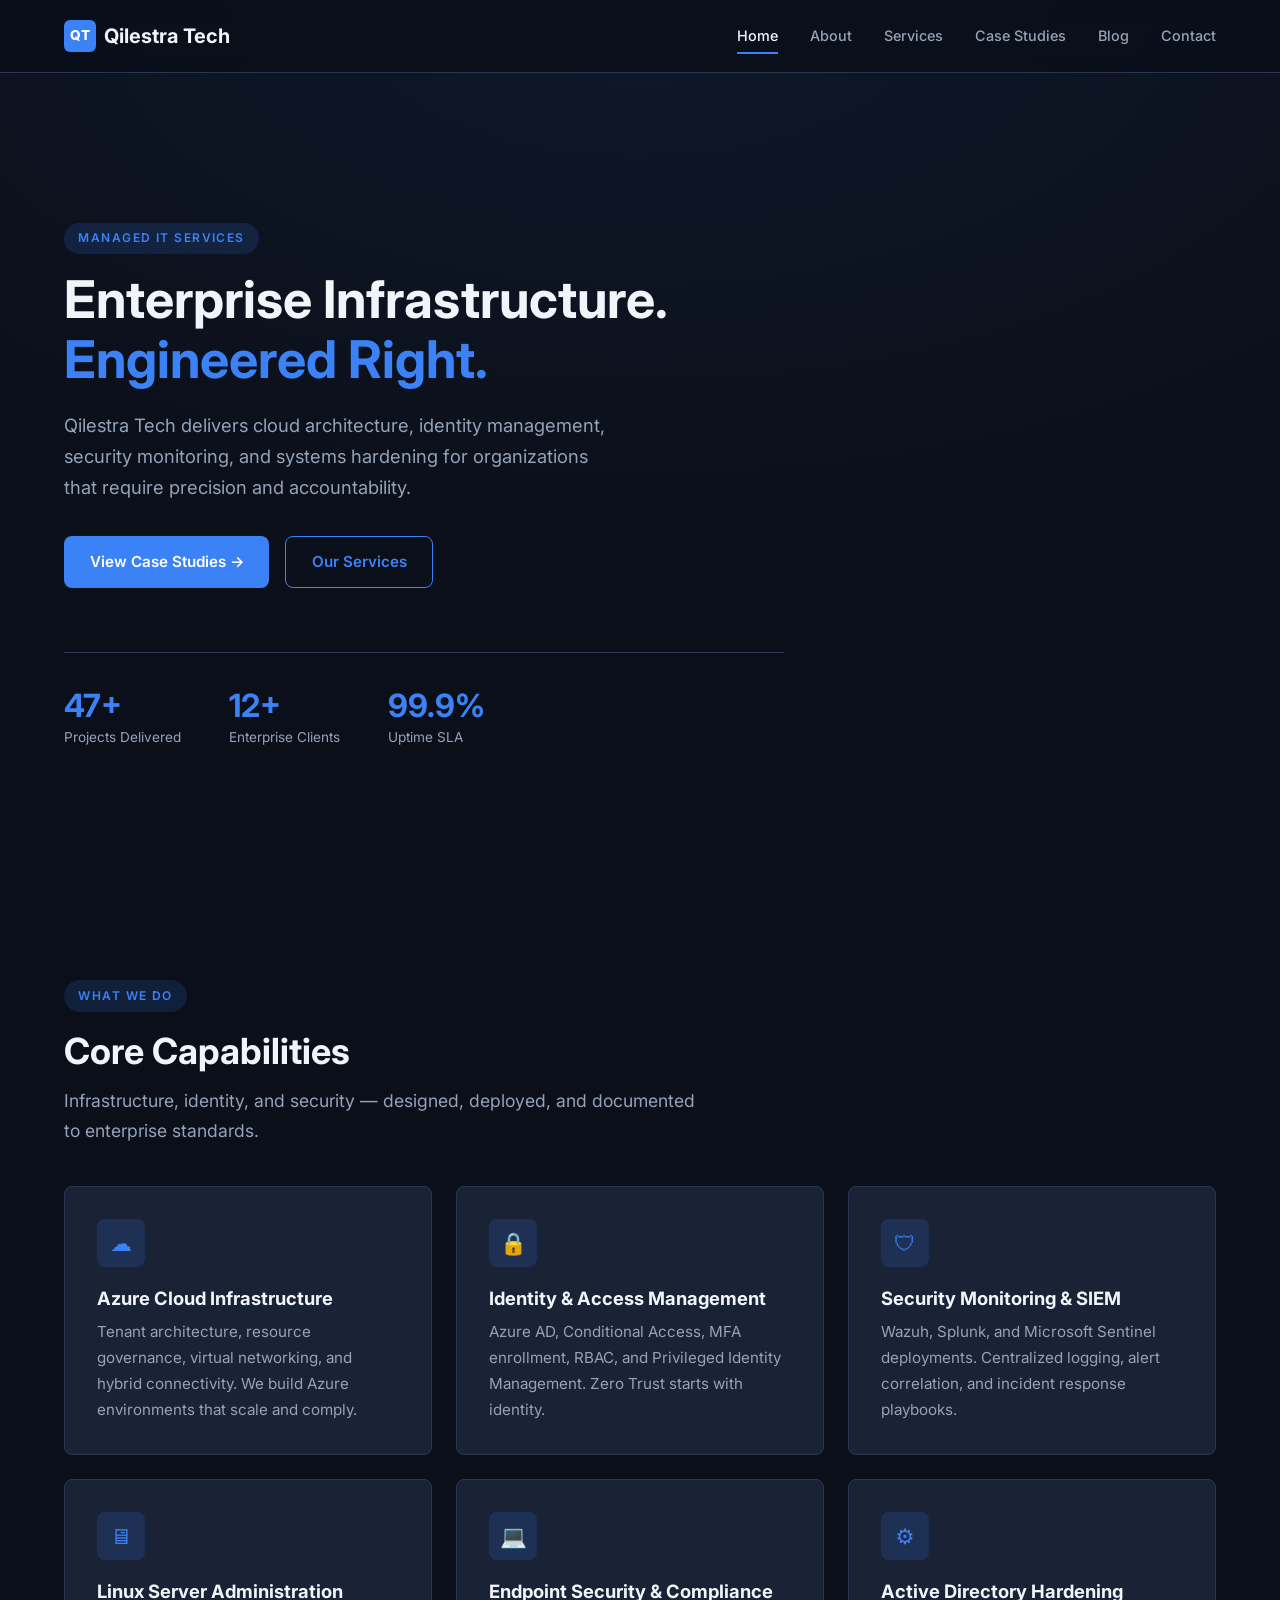
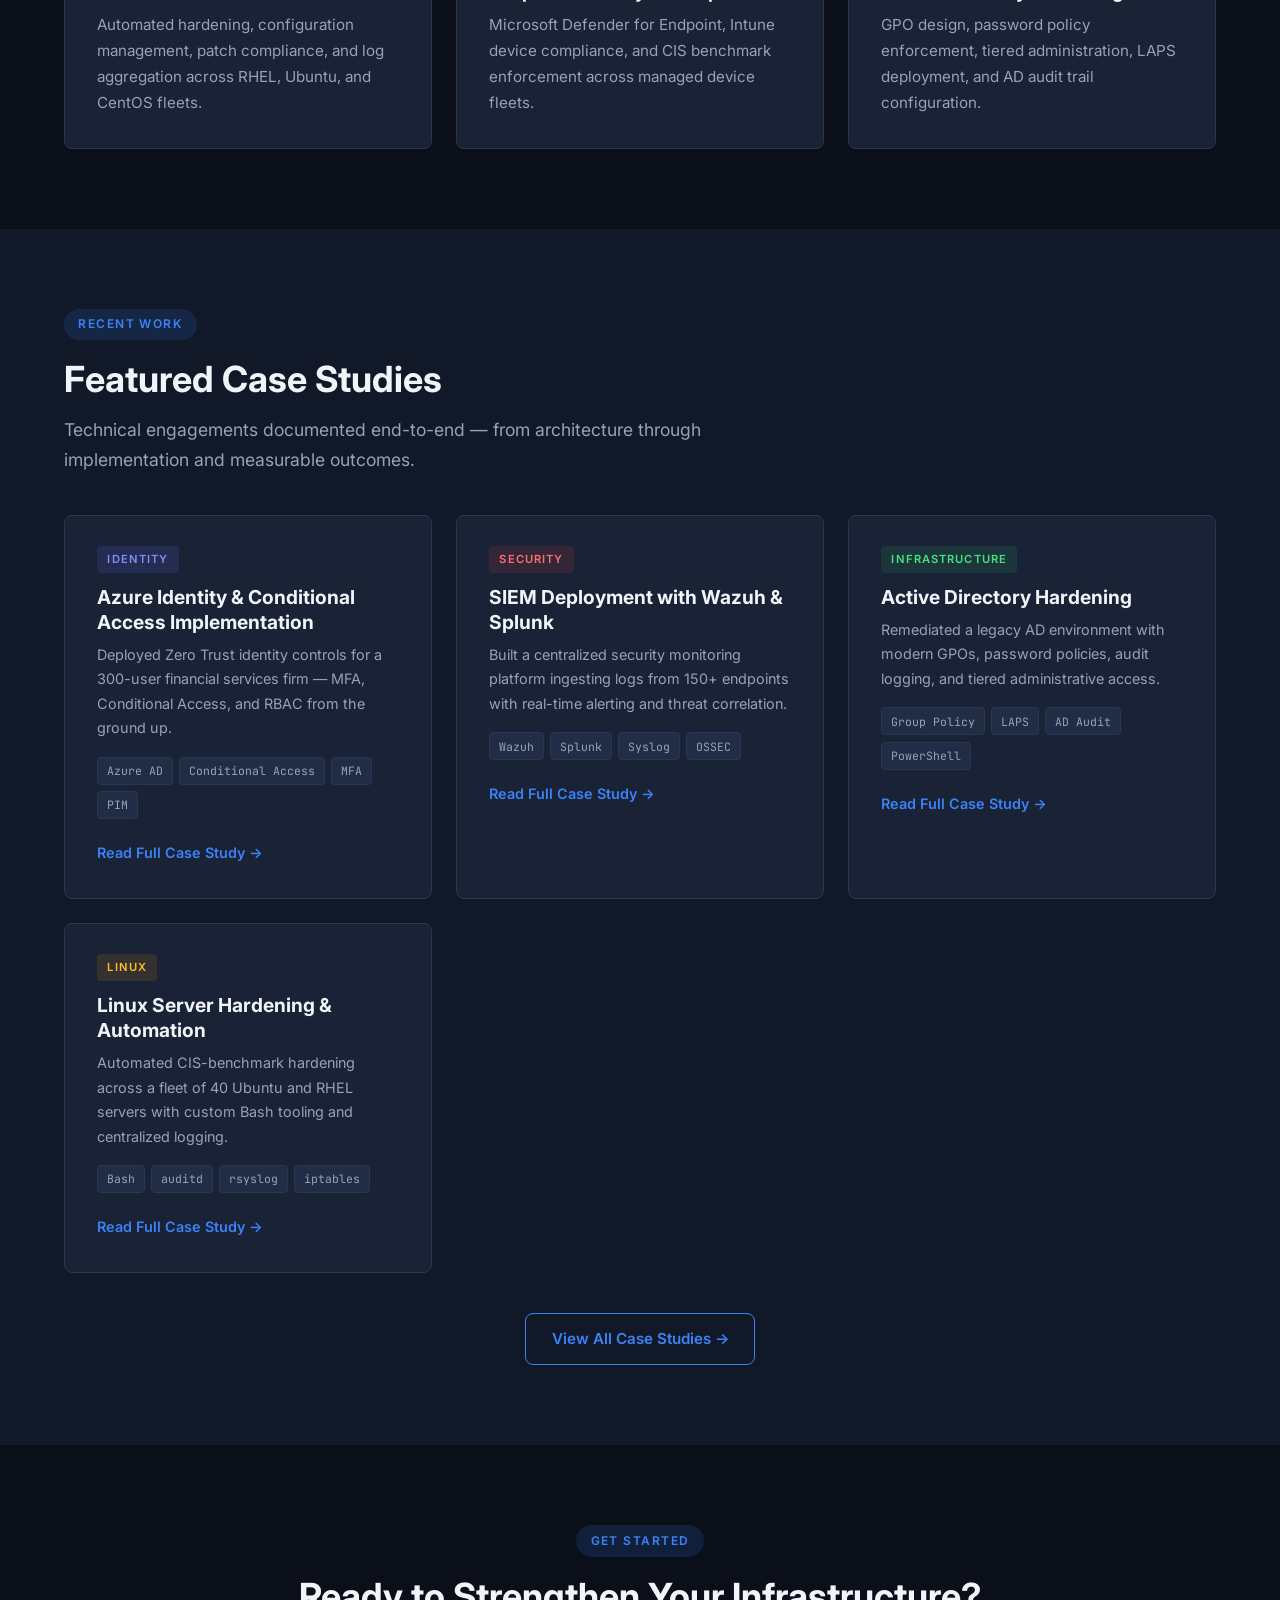
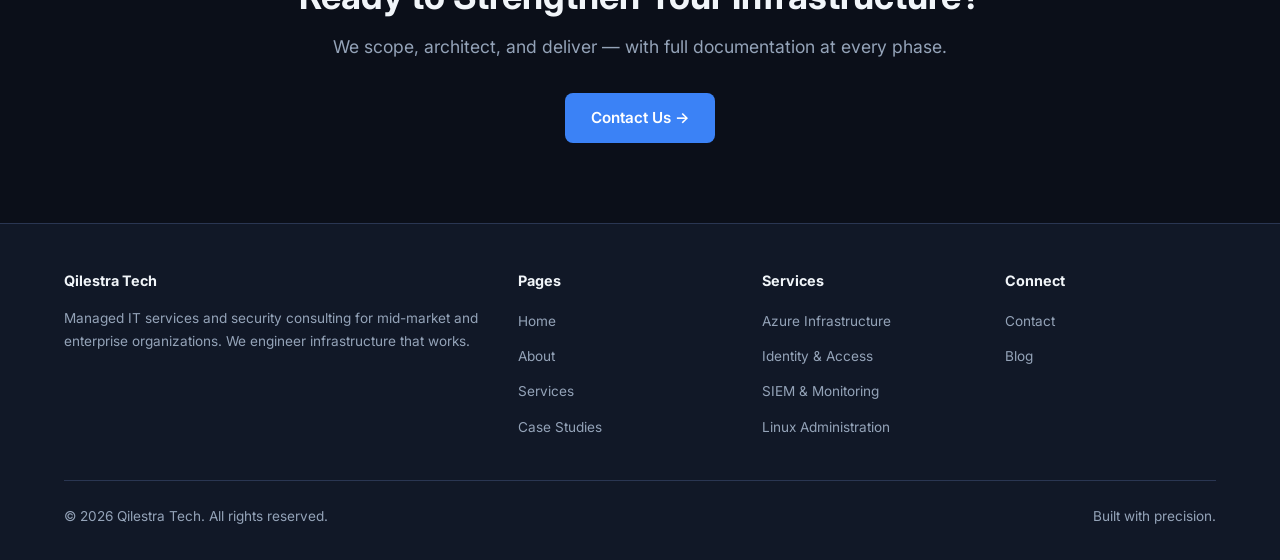
==== index.html @ faa848e4 "Add files via upload" ====
<!DOCTYPE html>
<html lang="en">
<head>
  <meta charset="UTF-8">
  <meta name="viewport" content="width=device-width, initial-scale=1.0">
  <title>Qilestra Tech — Managed IT &amp; Security Services</title>
  <meta name="description" content="Qilestra Tech is a managed service provider specializing in Azure cloud infrastructure, identity management, SIEM deployments, and enterprise security.">
  <link rel="preconnect" href="https://fonts.googleapis.com">
  <link href="https://fonts.googleapis.com/css2?family=Inter:wght@400;500;600;700;800&family=JetBrains+Mono:wght@400;500&display=swap" rel="stylesheet">
  <link rel="stylesheet" href="styles.css">
</head>
<body>

  <!-- ===================== NAVIGATION ===================== -->
  <nav class="navbar">
    <div class="container">
      <a href="index.html" class="nav-logo">
        <span class="logo-icon">QT</span>
        Qilestra Tech
      </a>
      <div class="nav-links">
        <a href="index.html" class="active">Home</a>
        <a href="about.html">About</a>
        <a href="services.html">Services</a>
        <a href="case-studies.html">Case Studies</a>
        <a href="blog.html">Blog</a>
        <a href="contact.html">Contact</a>
      </div>
      <button class="nav-toggle" aria-label="Toggle navigation" aria-expanded="false">
        <span></span><span></span><span></span>
      </button>
    </div>
  </nav>

  <!-- ===================== HERO ===================== -->
  <section class="hero">
    <div class="container">
      <div class="hero-content">
        <span class="section-label">Managed IT Services</span>
        <h1>Enterprise Infrastructure.<br><span class="accent">Engineered Right.</span></h1>
        <p>Qilestra Tech delivers cloud architecture, identity management, security monitoring, and systems hardening for organizations that require precision and accountability.</p>
        <div class="hero-actions">
          <a href="case-studies.html" class="btn btn-primary">View Case Studies &rarr;</a>
          <a href="services.html" class="btn btn-outline">Our Services</a>
        </div>
        <div class="hero-stats">
          <div class="stat">
            <h3 data-count="47" data-suffix="+">0</h3>
            <p>Projects Delivered</p>
          </div>
          <div class="stat">
            <h3 data-count="12" data-suffix="+">0</h3>
            <p>Enterprise Clients</p>
          </div>
          <div class="stat">
            <h3 data-count="99" data-suffix=".9%">0</h3>
            <p>Uptime SLA</p>
          </div>
        </div>
      </div>
    </div>
  </section>

  <!-- ===================== SERVICES OVERVIEW ===================== -->
  <section class="section">
    <div class="container">
      <span class="section-label">What We Do</span>
      <h2 class="section-title">Core Capabilities</h2>
      <p class="section-subtitle">Infrastructure, identity, and security — designed, deployed, and documented to enterprise standards.</p>

      <div class="card-grid" style="margin-top: 2.5rem;">
        <div class="card fade-in">
          <div class="card-icon">&#9729;</div>
          <h3>Azure Cloud Infrastructure</h3>
          <p>Tenant architecture, resource governance, virtual networking, and hybrid connectivity. We build Azure environments that scale and comply.</p>
        </div>
        <div class="card fade-in">
          <div class="card-icon">&#128274;</div>
          <h3>Identity &amp; Access Management</h3>
          <p>Azure AD, Conditional Access, MFA enrollment, RBAC, and Privileged Identity Management. Zero Trust starts with identity.</p>
        </div>
        <div class="card fade-in">
          <div class="card-icon">&#128737;</div>
          <h3>Security Monitoring &amp; SIEM</h3>
          <p>Wazuh, Splunk, and Microsoft Sentinel deployments. Centralized logging, alert correlation, and incident response playbooks.</p>
        </div>
        <div class="card fade-in">
          <div class="card-icon">&#128421;</div>
          <h3>Linux Server Administration</h3>
          <p>Automated hardening, configuration management, patch compliance, and log aggregation across RHEL, Ubuntu, and CentOS fleets.</p>
        </div>
        <div class="card fade-in">
          <div class="card-icon">&#128187;</div>
          <h3>Endpoint Security &amp; Compliance</h3>
          <p>Microsoft Defender for Endpoint, Intune device compliance, and CIS benchmark enforcement across managed device fleets.</p>
        </div>
        <div class="card fade-in">
          <div class="card-icon">&#9881;</div>
          <h3>Active Directory Hardening</h3>
          <p>GPO design, password policy enforcement, tiered administration, LAPS deployment, and AD audit trail configuration.</p>
        </div>
      </div>
    </div>
  </section>

  <!-- ===================== FEATURED CASE STUDIES ===================== -->
  <section class="section" style="background: var(--color-bg-alt);">
    <div class="container">
      <span class="section-label">Recent Work</span>
      <h2 class="section-title">Featured Case Studies</h2>
      <p class="section-subtitle">Technical engagements documented end-to-end — from architecture through implementation and measurable outcomes.</p>

      <div class="card-grid" style="margin-top: 2.5rem;">
        <!-- CS 1 -->
        <div class="cs-card fade-in">
          <div class="cs-card-header">
            <span class="cs-card-tag identity">Identity</span>
          </div>
          <div class="cs-card-body">
            <h3>Azure Identity &amp; Conditional Access Implementation</h3>
            <p>Deployed Zero Trust identity controls for a 300-user financial services firm — MFA, Conditional Access, and RBAC from the ground up.</p>
            <div class="tools">
              <span class="tool-badge">Azure AD</span>
              <span class="tool-badge">Conditional Access</span>
              <span class="tool-badge">MFA</span>
              <span class="tool-badge">PIM</span>
            </div>
            <a href="case-studies.html#cs-identity" class="read-more">Read Full Case Study &rarr;</a>
          </div>
        </div>
        <!-- CS 2 -->
        <div class="cs-card fade-in">
          <div class="cs-card-header">
            <span class="cs-card-tag security">Security</span>
          </div>
          <div class="cs-card-body">
            <h3>SIEM Deployment with Wazuh &amp; Splunk</h3>
            <p>Built a centralized security monitoring platform ingesting logs from 150+ endpoints with real-time alerting and threat correlation.</p>
            <div class="tools">
              <span class="tool-badge">Wazuh</span>
              <span class="tool-badge">Splunk</span>
              <span class="tool-badge">Syslog</span>
              <span class="tool-badge">OSSEC</span>
            </div>
            <a href="case-studies.html#cs-siem" class="read-more">Read Full Case Study &rarr;</a>
          </div>
        </div>
        <!-- CS 3 -->
        <div class="cs-card fade-in">
          <div class="cs-card-header">
            <span class="cs-card-tag infra">Infrastructure</span>
          </div>
          <div class="cs-card-body">
            <h3>Active Directory Hardening</h3>
            <p>Remediated a legacy AD environment with modern GPOs, password policies, audit logging, and tiered administrative access.</p>
            <div class="tools">
              <span class="tool-badge">Group Policy</span>
              <span class="tool-badge">LAPS</span>
              <span class="tool-badge">AD Audit</span>
              <span class="tool-badge">PowerShell</span>
            </div>
            <a href="case-studies.html#cs-ad" class="read-more">Read Full Case Study &rarr;</a>
          </div>
        </div>
        <!-- CS 4 -->
        <div class="cs-card fade-in">
          <div class="cs-card-header">
            <span class="cs-card-tag linux">Linux</span>
          </div>
          <div class="cs-card-body">
            <h3>Linux Server Hardening &amp; Automation</h3>
            <p>Automated CIS-benchmark hardening across a fleet of 40 Ubuntu and RHEL servers with custom Bash tooling and centralized logging.</p>
            <div class="tools">
              <span class="tool-badge">Bash</span>
              <span class="tool-badge">auditd</span>
              <span class="tool-badge">rsyslog</span>
              <span class="tool-badge">iptables</span>
            </div>
            <a href="case-studies.html#cs-linux" class="read-more">Read Full Case Study &rarr;</a>
          </div>
        </div>
      </div>

      <div style="text-align:center; margin-top: 2.5rem;">
        <a href="case-studies.html" class="btn btn-outline">View All Case Studies &rarr;</a>
      </div>
    </div>
  </section>

  <!-- ===================== CTA ===================== -->
  <section class="section">
    <div class="container" style="text-align:center;">
      <span class="section-label">Get Started</span>
      <h2 class="section-title">Ready to Strengthen Your Infrastructure?</h2>
      <p class="section-subtitle" style="margin: 0 auto 2rem;">We scope, architect, and deliver — with full documentation at every phase.</p>
      <a href="contact.html" class="btn btn-primary">Contact Us &rarr;</a>
    </div>
  </section>

  <!-- ===================== FOOTER ===================== -->
  <footer class="footer">
    <div class="container">
      <div class="footer-grid">
        <div>
          <h4>Qilestra Tech</h4>
          <p>Managed IT services and security consulting for mid-market and enterprise organizations. We engineer infrastructure that works.</p>
        </div>
        <div>
          <h4>Pages</h4>
          <ul>
            <li><a href="index.html">Home</a></li>
            <li><a href="about.html">About</a></li>
            <li><a href="services.html">Services</a></li>
            <li><a href="case-studies.html">Case Studies</a></li>
          </ul>
        </div>
        <div>
          <h4>Services</h4>
          <ul>
            <li><a href="services.html">Azure Infrastructure</a></li>
            <li><a href="services.html">Identity &amp; Access</a></li>
            <li><a href="services.html">SIEM &amp; Monitoring</a></li>
            <li><a href="services.html">Linux Administration</a></li>
          </ul>
        </div>
        <div>
          <h4>Connect</h4>
          <ul>
            <li><a href="contact.html">Contact</a></li>
            <li><a href="blog.html">Blog</a></li>
          </ul>
        </div>
      </div>
      <div class="footer-bottom">
        <p>&copy; 2026 Qilestra Tech. All rights reserved.</p>
        <p>Built with precision.</p>
      </div>
    </div>
  </footer>

  <script src="script.js"></script>
</body>
</html>
---- styles.css ----
/* ============================================================
   Qilestra Tech — Global Stylesheet
   Dark professional theme for a managed service provider site.
   ============================================================ */

/* ---------- CSS Custom Properties ---------- */
:root {
  --color-bg:          #0b0f19;
  --color-bg-alt:      #111827;
  --color-surface:     #1a2236;
  --color-surface-alt: #212d45;
  --color-border:      #2a3652;
  --color-accent:      #3b82f6;
  --color-accent-hover:#2563eb;
  --color-accent-glow: rgba(59,130,246,.15);
  --color-text:        #e2e8f0;
  --color-text-muted:  #94a3b8;
  --color-heading:     #f1f5f9;
  --color-success:     #22c55e;
  --color-warning:     #f59e0b;
  --color-danger:      #ef4444;
  --font-sans:         'Inter', system-ui, -apple-system, sans-serif;
  --font-mono:         'JetBrains Mono', 'Fira Code', monospace;
  --max-width:         1200px;
  --radius:            8px;
  --transition:        .25s ease;
}

/* ---------- Reset & Base ---------- */
*, *::before, *::after { box-sizing: border-box; margin: 0; padding: 0; }

html {
  scroll-behavior: smooth;
  font-size: 16px;
}

body {
  font-family: var(--font-sans);
  background: var(--color-bg);
  color: var(--color-text);
  line-height: 1.7;
  -webkit-font-smoothing: antialiased;
}

a {
  color: var(--color-accent);
  text-decoration: none;
  transition: color var(--transition);
}
a:hover { color: var(--color-accent-hover); }

img { max-width: 100%; display: block; }

ul, ol { list-style: none; }

h1, h2, h3, h4, h5, h6 {
  color: var(--color-heading);
  line-height: 1.3;
  font-weight: 700;
}

/* ---------- Utility ---------- */
.container {
  width: 90%;
  max-width: var(--max-width);
  margin: 0 auto;
}

.section {
  padding: 5rem 0;
}

.section-label {
  display: inline-block;
  font-size: .75rem;
  font-weight: 600;
  text-transform: uppercase;
  letter-spacing: .12em;
  color: var(--color-accent);
  background: var(--color-accent-glow);
  padding: .35rem .9rem;
  border-radius: 999px;
  margin-bottom: 1rem;
}

.section-title {
  font-size: 2.25rem;
  margin-bottom: .75rem;
}

.section-subtitle {
  color: var(--color-text-muted);
  font-size: 1.1rem;
  max-width: 640px;
}

.btn {
  display: inline-flex;
  align-items: center;
  gap: .5rem;
  padding: .75rem 1.6rem;
  border: none;
  border-radius: var(--radius);
  font-size: .95rem;
  font-weight: 600;
  cursor: pointer;
  transition: background var(--transition), transform var(--transition);
}
.btn:hover { transform: translateY(-1px); }

.btn-primary {
  background: var(--color-accent);
  color: #fff;
}
.btn-primary:hover {
  background: var(--color-accent-hover);
  color: #fff;
}

.btn-outline {
  background: transparent;
  color: var(--color-accent);
  border: 1.5px solid var(--color-accent);
}
.btn-outline:hover {
  background: var(--color-accent-glow);
}

/* ---------- Navigation ---------- */
.navbar {
  position: fixed;
  top: 0; left: 0; right: 0;
  z-index: 1000;
  background: rgba(11,15,25,.85);
  backdrop-filter: blur(12px);
  border-bottom: 1px solid var(--color-border);
  transition: background var(--transition);
}

.navbar .container {
  display: flex;
  align-items: center;
  justify-content: space-between;
  height: 72px;
}

.nav-logo {
  font-size: 1.25rem;
  font-weight: 700;
  color: var(--color-heading);
  display: flex;
  align-items: center;
  gap: .5rem;
}

.nav-logo .logo-icon {
  width: 32px;
  height: 32px;
  background: var(--color-accent);
  border-radius: 6px;
  display: flex;
  align-items: center;
  justify-content: center;
  font-weight: 800;
  font-size: .85rem;
  color: #fff;
}

.nav-links {
  display: flex;
  gap: 2rem;
}

.nav-links a {
  color: var(--color-text-muted);
  font-size: .9rem;
  font-weight: 500;
  position: relative;
  padding: .25rem 0;
}
.nav-links a::after {
  content: '';
  position: absolute;
  bottom: -2px; left: 0;
  width: 0; height: 2px;
  background: var(--color-accent);
  transition: width var(--transition);
}
.nav-links a:hover,
.nav-links a.active {
  color: var(--color-heading);
}
.nav-links a:hover::after,
.nav-links a.active::after {
  width: 100%;
}

/* Mobile hamburger */
.nav-toggle {
  display: none;
  flex-direction: column;
  gap: 5px;
  background: none;
  border: none;
  cursor: pointer;
  padding: .25rem;
}
.nav-toggle span {
  width: 24px;
  height: 2px;
  background: var(--color-text);
  border-radius: 2px;
  transition: var(--transition);
}

/* ---------- Hero ---------- */
.hero {
  min-height: 100vh;
  display: flex;
  align-items: center;
  padding-top: 72px;
  background:
    radial-gradient(ellipse 80% 60% at 50% 0%, rgba(59,130,246,.08), transparent),
    var(--color-bg);
}

.hero-content {
  max-width: 720px;
}

.hero-content h1 {
  font-size: 3.25rem;
  margin-bottom: 1.25rem;
  line-height: 1.15;
}

.hero-content h1 .accent {
  color: var(--color-accent);
}

.hero-content p {
  font-size: 1.15rem;
  color: var(--color-text-muted);
  margin-bottom: 2rem;
  max-width: 560px;
}

.hero-actions {
  display: flex;
  gap: 1rem;
  flex-wrap: wrap;
}

.hero-stats {
  display: flex;
  gap: 3rem;
  margin-top: 4rem;
  padding-top: 2rem;
  border-top: 1px solid var(--color-border);
}

.hero-stats .stat h3 {
  font-size: 2rem;
  color: var(--color-accent);
}

.hero-stats .stat p {
  font-size: .85rem;
  color: var(--color-text-muted);
  margin-bottom: 0;
}

/* ---------- Cards ---------- */
.card {
  background: var(--color-surface);
  border: 1px solid var(--color-border);
  border-radius: var(--radius);
  padding: 2rem;
  transition: border-color var(--transition), transform var(--transition);
}
.card:hover {
  border-color: var(--color-accent);
  transform: translateY(-3px);
}

.card-grid {
  display: grid;
  grid-template-columns: repeat(auto-fill, minmax(320px, 1fr));
  gap: 1.5rem;
}

.card-icon {
  width: 48px;
  height: 48px;
  background: var(--color-accent-glow);
  border-radius: var(--radius);
  display: flex;
  align-items: center;
  justify-content: center;
  font-size: 1.35rem;
  margin-bottom: 1.25rem;
  color: var(--color-accent);
}

.card h3 {
  font-size: 1.15rem;
  margin-bottom: .5rem;
}

.card p {
  color: var(--color-text-muted);
  font-size: .95rem;
}

/* ---------- Case Study Cards ---------- */
.cs-card {
  background: var(--color-surface);
  border: 1px solid var(--color-border);
  border-radius: var(--radius);
  overflow: hidden;
  transition: border-color var(--transition), transform var(--transition);
}
.cs-card:hover {
  border-color: var(--color-accent);
  transform: translateY(-3px);
}

.cs-card-header {
  padding: 1.75rem 2rem 0;
}

.cs-card-tag {
  display: inline-block;
  font-size: .7rem;
  font-weight: 600;
  text-transform: uppercase;
  letter-spacing: .1em;
  padding: .25rem .65rem;
  border-radius: 4px;
  margin-bottom: .75rem;
}
.cs-card-tag.identity   { background: rgba(99,102,241,.15); color: #818cf8; }
.cs-card-tag.security   { background: rgba(239,68,68,.12);  color: #f87171; }
.cs-card-tag.infra      { background: rgba(34,197,94,.12);  color: #4ade80; }
.cs-card-tag.linux      { background: rgba(245,158,11,.12); color: #fbbf24; }

.cs-card-body {
  padding: 0 2rem 2rem;
}

.cs-card h3 {
  font-size: 1.2rem;
  margin-bottom: .5rem;
}

.cs-card p {
  font-size: .9rem;
  color: var(--color-text-muted);
  margin-bottom: 1rem;
}

.cs-card .tools {
  display: flex;
  flex-wrap: wrap;
  gap: .4rem;
  margin-bottom: 1.25rem;
}

.tool-badge {
  font-size: .72rem;
  padding: .2rem .55rem;
  background: var(--color-surface-alt);
  border: 1px solid var(--color-border);
  border-radius: 4px;
  color: var(--color-text-muted);
  font-family: var(--font-mono);
}

.cs-card .read-more {
  font-size: .9rem;
  font-weight: 600;
}

/* ---------- Case Study Detail ---------- */
.cs-detail-hero {
  padding: 8rem 0 3rem;
  background:
    radial-gradient(ellipse 60% 50% at 50% 0%, rgba(59,130,246,.06), transparent),
    var(--color-bg);
}

.cs-detail-hero h1 {
  font-size: 2.5rem;
  margin-bottom: 1rem;
}

.cs-meta {
  display: flex;
  flex-wrap: wrap;
  gap: 1.5rem;
  color: var(--color-text-muted);
  font-size: .9rem;
  margin-bottom: 1.5rem;
}

.cs-meta span {
  display: flex;
  align-items: center;
  gap: .4rem;
}

.cs-body {
  max-width: 820px;
  margin: 0 auto;
  padding: 3rem 0 5rem;
}

.cs-body h2 {
  font-size: 1.5rem;
  margin: 2.5rem 0 1rem;
  padding-bottom: .5rem;
  border-bottom: 1px solid var(--color-border);
}

.cs-body h3 {
  font-size: 1.15rem;
  margin: 1.75rem 0 .75rem;
}

.cs-body p {
  margin-bottom: 1rem;
  color: var(--color-text);
}

.cs-body ul, .cs-body ol {
  margin: .75rem 0 1.25rem 1.5rem;
}
.cs-body ul { list-style: disc; }
.cs-body ol { list-style: decimal; }
.cs-body li {
  margin-bottom: .4rem;
  color: var(--color-text);
}

.cs-body code {
  font-family: var(--font-mono);
  font-size: .85em;
  background: var(--color-surface-alt);
  padding: .15em .4em;
  border-radius: 4px;
}

.cs-body pre {
  background: var(--color-surface);
  border: 1px solid var(--color-border);
  border-radius: var(--radius);
  padding: 1.25rem 1.5rem;
  overflow-x: auto;
  margin: 1rem 0 1.5rem;
  font-size: .85rem;
  line-height: 1.6;
}
.cs-body pre code {
  background: none;
  padding: 0;
}

.cs-tools-grid {
  display: flex;
  flex-wrap: wrap;
  gap: .5rem;
  margin: 1rem 0 1.5rem;
}

.cs-tool {
  font-family: var(--font-mono);
  font-size: .8rem;
  padding: .35rem .75rem;
  background: var(--color-accent-glow);
  border: 1px solid rgba(59,130,246,.25);
  border-radius: 4px;
  color: var(--color-accent);
}

.outcome-grid {
  display: grid;
  grid-template-columns: repeat(auto-fill, minmax(200px, 1fr));
  gap: 1rem;
  margin: 1rem 0 1.5rem;
}

.outcome-card {
  background: var(--color-surface);
  border: 1px solid var(--color-border);
  border-radius: var(--radius);
  padding: 1.25rem;
  text-align: center;
}

.outcome-card .metric {
  font-size: 1.75rem;
  font-weight: 700;
  color: var(--color-accent);
}

.outcome-card .label {
  font-size: .8rem;
  color: var(--color-text-muted);
  margin-top: .25rem;
}

/* ---------- Services Grid ---------- */
.services-grid {
  display: grid;
  grid-template-columns: repeat(auto-fill, minmax(340px, 1fr));
  gap: 1.5rem;
}

.service-card {
  background: var(--color-surface);
  border: 1px solid var(--color-border);
  border-radius: var(--radius);
  padding: 2.25rem;
  transition: border-color var(--transition), transform var(--transition);
}
.service-card:hover {
  border-color: var(--color-accent);
  transform: translateY(-3px);
}

.service-card .icon {
  font-size: 2rem;
  margin-bottom: 1rem;
}

.service-card h3 {
  font-size: 1.2rem;
  margin-bottom: .75rem;
}

.service-card p {
  color: var(--color-text-muted);
  font-size: .92rem;
  margin-bottom: 1rem;
}

.service-card ul {
  list-style: none;
}

.service-card li {
  font-size: .88rem;
  color: var(--color-text-muted);
  padding: .3rem 0;
  padding-left: 1.25rem;
  position: relative;
}
.service-card li::before {
  content: '→';
  position: absolute;
  left: 0;
  color: var(--color-accent);
}

/* ---------- Blog Cards ---------- */
.blog-card {
  background: var(--color-surface);
  border: 1px solid var(--color-border);
  border-radius: var(--radius);
  padding: 2rem;
  transition: border-color var(--transition), transform var(--transition);
}
.blog-card:hover {
  border-color: var(--color-accent);
  transform: translateY(-3px);
}

.blog-card .meta {
  font-size: .8rem;
  color: var(--color-text-muted);
  margin-bottom: .75rem;
  display: flex;
  gap: 1rem;
}

.blog-card h3 {
  font-size: 1.15rem;
  margin-bottom: .5rem;
}

.blog-card p {
  font-size: .92rem;
  color: var(--color-text-muted);
  margin-bottom: 1rem;
}

.blog-card .tags {
  display: flex;
  flex-wrap: wrap;
  gap: .4rem;
}

/* ---------- About Page ---------- */
.about-hero {
  padding: 8rem 0 3rem;
  background:
    radial-gradient(ellipse 60% 50% at 50% 0%, rgba(59,130,246,.06), transparent),
    var(--color-bg);
}

.about-content {
  display: grid;
  grid-template-columns: 1fr 1fr;
  gap: 4rem;
  align-items: start;
}

.about-content p {
  color: var(--color-text-muted);
  margin-bottom: 1rem;
}

.about-values {
  display: grid;
  grid-template-columns: 1fr 1fr;
  gap: 1rem;
  margin-top: 1.5rem;
}

.value-item {
  background: var(--color-surface);
  border: 1px solid var(--color-border);
  border-radius: var(--radius);
  padding: 1.25rem;
}

.value-item h4 {
  font-size: .95rem;
  margin-bottom: .35rem;
}

.value-item p {
  font-size: .85rem;
  margin-bottom: 0;
}

.certifications {
  display: flex;
  flex-wrap: wrap;
  gap: .5rem;
  margin-top: 1rem;
}

.cert-badge {
  font-size: .78rem;
  font-weight: 600;
  padding: .35rem .75rem;
  background: var(--color-surface-alt);
  border: 1px solid var(--color-border);
  border-radius: 4px;
  color: var(--color-text-muted);
}

/* ---------- Contact Form ---------- */
.contact-grid {
  display: grid;
  grid-template-columns: 1fr 1fr;
  gap: 3rem;
}

.form-group {
  margin-bottom: 1.25rem;
}

.form-group label {
  display: block;
  font-size: .85rem;
  font-weight: 600;
  color: var(--color-text-muted);
  margin-bottom: .4rem;
}

.form-group input,
.form-group textarea,
.form-group select {
  width: 100%;
  padding: .75rem 1rem;
  background: var(--color-surface);
  border: 1px solid var(--color-border);
  border-radius: var(--radius);
  color: var(--color-text);
  font-family: var(--font-sans);
  font-size: .92rem;
  transition: border-color var(--transition);
}
.form-group input:focus,
.form-group textarea:focus,
.form-group select:focus {
  outline: none;
  border-color: var(--color-accent);
}

.form-group textarea {
  resize: vertical;
  min-height: 140px;
}

.contact-info-card {
  background: var(--color-surface);
  border: 1px solid var(--color-border);
  border-radius: var(--radius);
  padding: 2rem;
  margin-bottom: 1.5rem;
}

.contact-info-card h3 {
  font-size: 1.1rem;
  margin-bottom: 1rem;
}

.contact-info-card .info-row {
  display: flex;
  align-items: flex-start;
  gap: .75rem;
  margin-bottom: 1rem;
  font-size: .92rem;
  color: var(--color-text-muted);
}

.contact-info-card .info-icon {
  width: 36px;
  height: 36px;
  min-width: 36px;
  background: var(--color-accent-glow);
  border-radius: 6px;
  display: flex;
  align-items: center;
  justify-content: center;
  color: var(--color-accent);
  font-size: .9rem;
}

/* ---------- Footer ---------- */
.footer {
  background: var(--color-bg-alt);
  border-top: 1px solid var(--color-border);
  padding: 3rem 0 2rem;
}

.footer-grid {
  display: grid;
  grid-template-columns: 2fr 1fr 1fr 1fr;
  gap: 2rem;
  margin-bottom: 2rem;
}

.footer h4 {
  font-size: .9rem;
  margin-bottom: 1rem;
  color: var(--color-heading);
}

.footer p {
  font-size: .85rem;
  color: var(--color-text-muted);
}

.footer ul li {
  margin-bottom: .5rem;
}
.footer ul a {
  font-size: .85rem;
  color: var(--color-text-muted);
}
.footer ul a:hover {
  color: var(--color-heading);
}

.footer-bottom {
  border-top: 1px solid var(--color-border);
  padding-top: 1.5rem;
  display: flex;
  justify-content: space-between;
  align-items: center;
  font-size: .8rem;
  color: var(--color-text-muted);
}

/* ---------- Page Hero (generic for inner pages) ---------- */
.page-hero {
  padding: 8rem 0 3rem;
  background:
    radial-gradient(ellipse 60% 50% at 50% 0%, rgba(59,130,246,.06), transparent),
    var(--color-bg);
}

.page-hero h1 {
  font-size: 2.5rem;
  margin-bottom: .75rem;
}

.page-hero p {
  color: var(--color-text-muted);
  font-size: 1.05rem;
  max-width: 600px;
}

/* ---------- Responsive ---------- */
@media (max-width: 768px) {
  .nav-links {
    position: fixed;
    top: 72px; right: 0; bottom: 0;
    width: 280px;
    background: var(--color-bg-alt);
    border-left: 1px solid var(--color-border);
    flex-direction: column;
    padding: 2rem;
    gap: 1.25rem;
    transform: translateX(100%);
    transition: transform var(--transition);
  }
  .nav-links.open { transform: translateX(0); }
  .nav-toggle { display: flex; }

  .hero-content h1 { font-size: 2.25rem; }
  .hero-stats { flex-wrap: wrap; gap: 1.5rem; }

  .section-title { font-size: 1.75rem; }

  .card-grid,
  .services-grid {
    grid-template-columns: 1fr;
  }

  .about-content {
    grid-template-columns: 1fr;
    gap: 2rem;
  }

  .contact-grid {
    grid-template-columns: 1fr;
  }

  .footer-grid {
    grid-template-columns: 1fr 1fr;
  }

  .cs-body { padding: 2rem 1rem 3rem; }
}

@media (max-width: 480px) {
  .hero-content h1 { font-size: 1.75rem; }
  .about-values { grid-template-columns: 1fr; }
  .footer-grid { grid-template-columns: 1fr; }
  .outcome-grid { grid-template-columns: 1fr 1fr; }
}
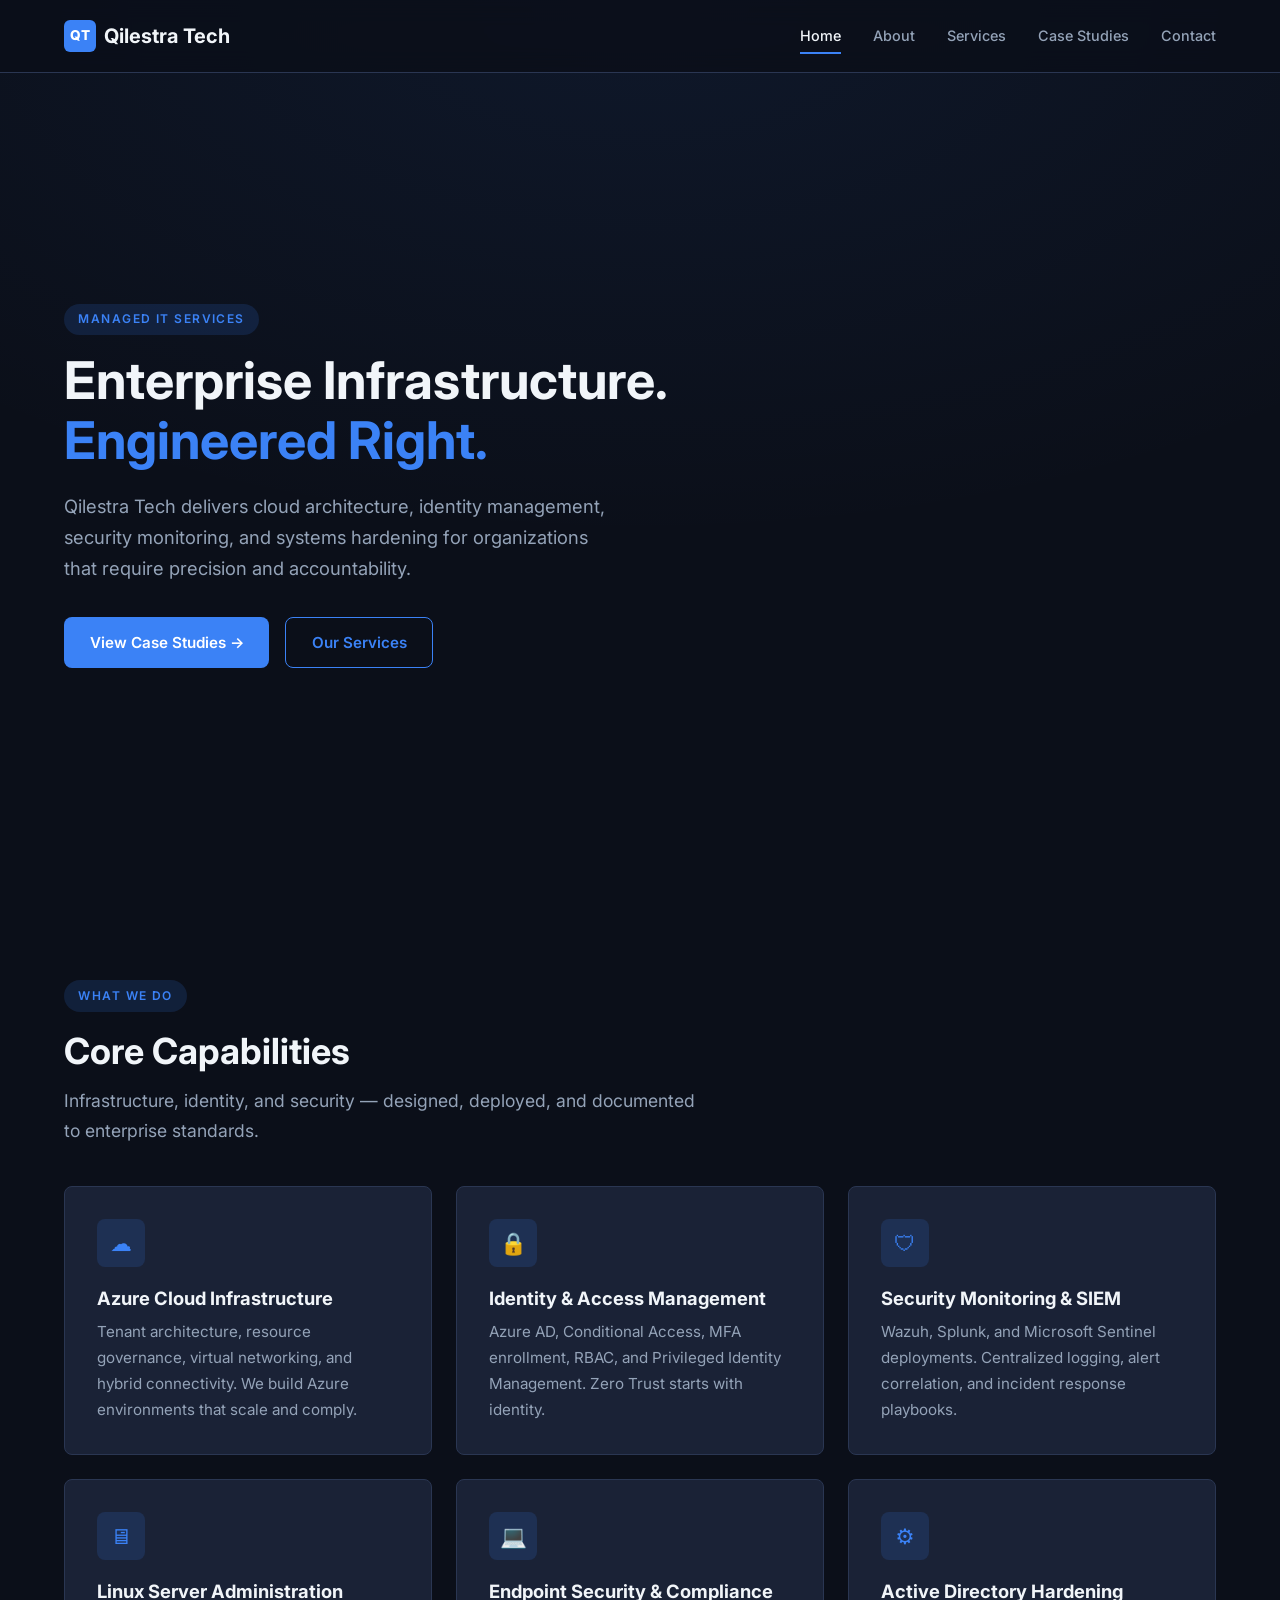
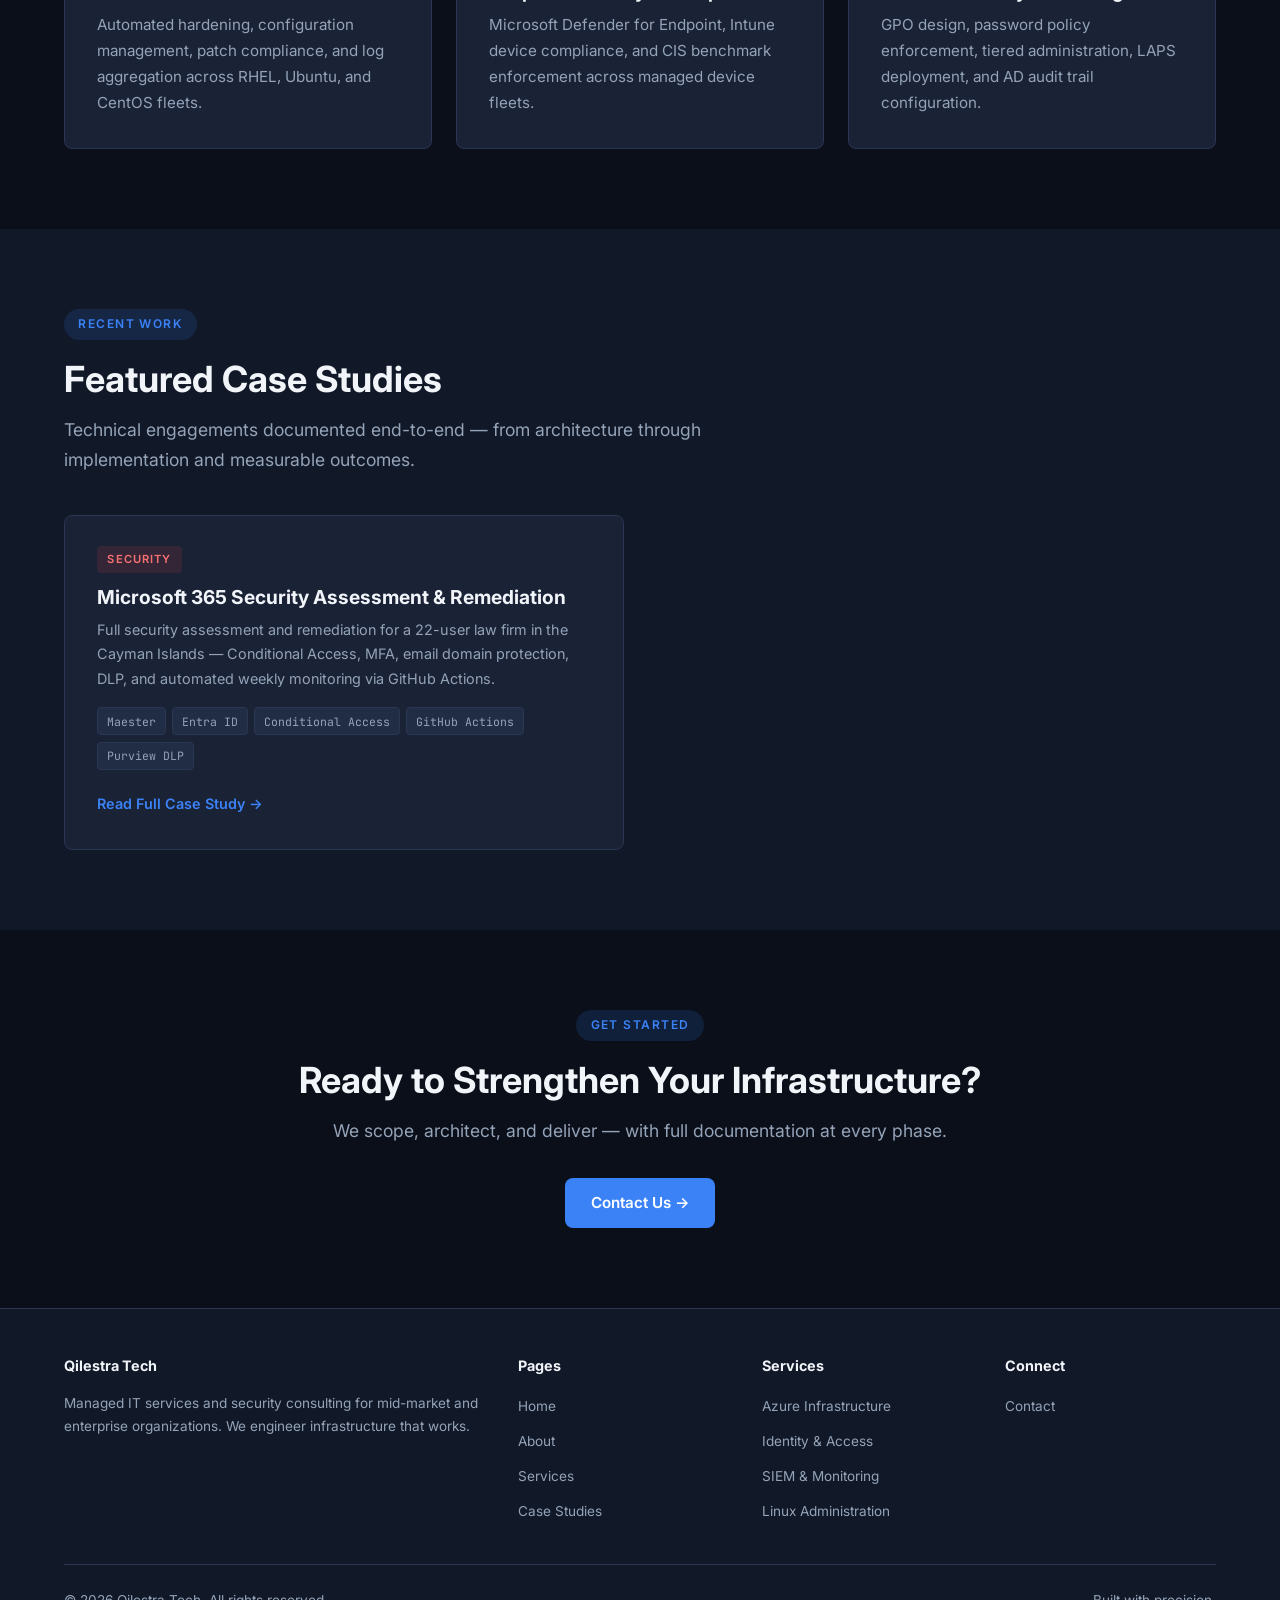
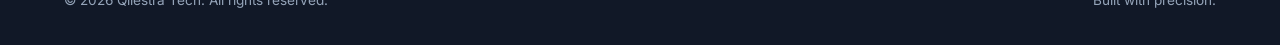
==== commit 2420b8d6: "Update site with case study, images and document updates" ====
--- a/index.html
+++ b/index.html
@@ -23,7 +23,6 @@
         <a href="about.html">About</a>
         <a href="services.html">Services</a>
         <a href="case-studies.html">Case Studies</a>
-        <a href="blog.html">Blog</a>
         <a href="contact.html">Contact</a>
       </div>
       <button class="nav-toggle" aria-label="Toggle navigation" aria-expanded="false">
@@ -43,20 +42,7 @@
           <a href="case-studies.html" class="btn btn-primary">View Case Studies &rarr;</a>
           <a href="services.html" class="btn btn-outline">Our Services</a>
         </div>
-        <div class="hero-stats">
-          <div class="stat">
-            <h3 data-count="47" data-suffix="+">0</h3>
-            <p>Projects Delivered</p>
-          </div>
-          <div class="stat">
-            <h3 data-count="12" data-suffix="+">0</h3>
-            <p>Enterprise Clients</p>
-          </div>
-          <div class="stat">
-            <h3 data-count="99" data-suffix=".9%">0</h3>
-            <p>Uptime SLA</p>
-          </div>
-        </div>
+
       </div>
     </div>
   </section>
@@ -110,79 +96,24 @@
       <h2 class="section-title">Featured Case Studies</h2>
       <p class="section-subtitle">Technical engagements documented end-to-end — from architecture through implementation and measurable outcomes.</p>
 
-      <div class="card-grid" style="margin-top: 2.5rem;">
-        <!-- CS 1 -->
-        <div class="cs-card fade-in">
-          <div class="cs-card-header">
-            <span class="cs-card-tag identity">Identity</span>
-          </div>
-          <div class="cs-card-body">
-            <h3>Azure Identity &amp; Conditional Access Implementation</h3>
-            <p>Deployed Zero Trust identity controls for a 300-user financial services firm — MFA, Conditional Access, and RBAC from the ground up.</p>
-            <div class="tools">
-              <span class="tool-badge">Azure AD</span>
-              <span class="tool-badge">Conditional Access</span>
-              <span class="tool-badge">MFA</span>
-              <span class="tool-badge">PIM</span>
-            </div>
-            <a href="case-studies.html#cs-identity" class="read-more">Read Full Case Study &rarr;</a>
-          </div>
-        </div>
-        <!-- CS 2 -->
+      <div style="margin-top: 2.5rem; max-width: 560px;">
         <div class="cs-card fade-in">
           <div class="cs-card-header">
             <span class="cs-card-tag security">Security</span>
           </div>
           <div class="cs-card-body">
-            <h3>SIEM Deployment with Wazuh &amp; Splunk</h3>
-            <p>Built a centralized security monitoring platform ingesting logs from 150+ endpoints with real-time alerting and threat correlation.</p>
+            <h3>Microsoft 365 Security Assessment &amp; Remediation</h3>
+            <p>Full security assessment and remediation for a 22-user law firm in the Cayman Islands — Conditional Access, MFA, email domain protection, DLP, and automated weekly monitoring via GitHub Actions.</p>
             <div class="tools">
-              <span class="tool-badge">Wazuh</span>
-              <span class="tool-badge">Splunk</span>
-              <span class="tool-badge">Syslog</span>
-              <span class="tool-badge">OSSEC</span>
+              <span class="tool-badge">Maester</span>
+              <span class="tool-badge">Entra ID</span>
+              <span class="tool-badge">Conditional Access</span>
+              <span class="tool-badge">GitHub Actions</span>
+              <span class="tool-badge">Purview DLP</span>
             </div>
-            <a href="case-studies.html#cs-siem" class="read-more">Read Full Case Study &rarr;</a>
+            <a href="case-studies.html#cs-m365-security" class="read-more">Read Full Case Study &rarr;</a>
           </div>
         </div>
-        <!-- CS 3 -->
-        <div class="cs-card fade-in">
-          <div class="cs-card-header">
-            <span class="cs-card-tag infra">Infrastructure</span>
-          </div>
-          <div class="cs-card-body">
-            <h3>Active Directory Hardening</h3>
-            <p>Remediated a legacy AD environment with modern GPOs, password policies, audit logging, and tiered administrative access.</p>
-            <div class="tools">
-              <span class="tool-badge">Group Policy</span>
-              <span class="tool-badge">LAPS</span>
-              <span class="tool-badge">AD Audit</span>
-              <span class="tool-badge">PowerShell</span>
-            </div>
-            <a href="case-studies.html#cs-ad" class="read-more">Read Full Case Study &rarr;</a>
-          </div>
-        </div>
-        <!-- CS 4 -->
-        <div class="cs-card fade-in">
-          <div class="cs-card-header">
-            <span class="cs-card-tag linux">Linux</span>
-          </div>
-          <div class="cs-card-body">
-            <h3>Linux Server Hardening &amp; Automation</h3>
-            <p>Automated CIS-benchmark hardening across a fleet of 40 Ubuntu and RHEL servers with custom Bash tooling and centralized logging.</p>
-            <div class="tools">
-              <span class="tool-badge">Bash</span>
-              <span class="tool-badge">auditd</span>
-              <span class="tool-badge">rsyslog</span>
-              <span class="tool-badge">iptables</span>
-            </div>
-            <a href="case-studies.html#cs-linux" class="read-more">Read Full Case Study &rarr;</a>
-          </div>
-        </div>
-      </div>
-
-      <div style="text-align:center; margin-top: 2.5rem;">
-        <a href="case-studies.html" class="btn btn-outline">View All Case Studies &rarr;</a>
       </div>
     </div>
   </section>
@@ -227,7 +158,8 @@
           <h4>Connect</h4>
           <ul>
             <li><a href="contact.html">Contact</a></li>
-            <li><a href="blog.html">Blog</a></li>
+            <li>
+</li>
           </ul>
         </div>
       </div>
--- a/styles.css
+++ b/styles.css
@@ -854,3 +854,205 @@
   .footer-grid { grid-template-columns: 1fr; }
   .outcome-grid { grid-template-columns: 1fr 1fr; }
 }
+
+/* ===================== FULL CASE STUDY ===================== */
+.cs-full {
+  max-width: 860px;
+  margin: 0 auto;
+}
+
+.cs-full-header {
+  margin-bottom: 3rem;
+  padding-bottom: 2rem;
+  border-bottom: 1px solid var(--color-border);
+}
+
+.cs-full-header h2 {
+  font-size: 2rem;
+  font-weight: 700;
+  color: var(--color-heading);
+  margin: 1rem 0;
+  line-height: 1.3;
+}
+
+.cs-meta {
+  display: flex;
+  gap: 1.5rem;
+  flex-wrap: wrap;
+  color: var(--color-text-muted);
+  font-size: 0.9rem;
+  margin-top: 0.75rem;
+}
+
+.cs-section {
+  margin-bottom: 3rem;
+  padding-bottom: 3rem;
+  border-bottom: 1px solid var(--color-border);
+}
+
+.cs-section:last-child {
+  border-bottom: none;
+}
+
+.cs-section h3 {
+  font-size: 1.25rem;
+  font-weight: 700;
+  color: var(--color-heading);
+  margin-bottom: 1.25rem;
+}
+
+.cs-section h4 {
+  font-size: 1rem;
+  font-weight: 600;
+  color: var(--color-heading);
+  margin: 1.75rem 0 0.75rem;
+}
+
+.cs-section p {
+  color: var(--color-text-muted);
+  line-height: 1.8;
+  margin-bottom: 1rem;
+}
+
+.cs-list {
+  list-style: none;
+  padding: 0;
+  margin: 1rem 0;
+}
+
+.cs-list li {
+  color: var(--color-text-muted);
+  line-height: 1.7;
+  padding: 0.5rem 0 0.5rem 1.5rem;
+  position: relative;
+  border-bottom: 1px solid var(--color-border);
+}
+
+.cs-list li:last-child {
+  border-bottom: none;
+}
+
+.cs-list li::before {
+  content: '→';
+  position: absolute;
+  left: 0;
+  color: var(--color-accent);
+  font-family: 'JetBrains Mono', monospace;
+}
+
+.cs-list li strong {
+  color: var(--color-heading);
+}
+
+.cs-stats {
+  display: grid;
+  grid-template-columns: repeat(4, 1fr);
+  gap: 1rem;
+  margin: 2rem 0;
+}
+
+.cs-stat {
+  background: var(--color-bg-alt);
+  border: 1px solid var(--color-border);
+  border-radius: 8px;
+  padding: 1.5rem 1rem;
+  text-align: center;
+}
+
+.cs-stat h4 {
+  font-size: 1.75rem;
+  font-weight: 800;
+  color: var(--color-accent);
+  margin: 0 0 0.5rem;
+  font-family: 'JetBrains Mono', monospace;
+}
+
+.cs-stat p {
+  font-size: 0.8rem;
+  color: var(--color-text-muted);
+  margin: 0;
+  line-height: 1.4;
+}
+
+.cs-callout {
+  background: var(--color-bg-alt);
+  border-left: 3px solid var(--color-accent);
+  border-radius: 0 8px 8px 0;
+  padding: 1.25rem 1.5rem;
+  margin: 1.5rem 0;
+  color: var(--color-text-muted);
+  font-size: 0.9rem;
+  line-height: 1.7;
+}
+
+.cs-callout strong {
+  color: var(--color-heading);
+  display: block;
+  margin-bottom: 0.5rem;
+}
+
+.cs-finding {
+  background: var(--color-bg-alt);
+  border: 1px solid var(--color-border);
+  border-radius: 8px;
+  padding: 1.25rem 1.5rem;
+  margin-bottom: 1rem;
+}
+
+.cs-finding-header {
+  display: flex;
+  align-items: center;
+  gap: 0.75rem;
+  margin-bottom: 0.75rem;
+}
+
+.finding-severity {
+  font-size: 0.7rem;
+  font-weight: 700;
+  text-transform: uppercase;
+  padding: 0.2rem 0.6rem;
+  border-radius: 4px;
+  letter-spacing: 0.05em;
+}
+
+.finding-severity.high {
+  background: rgba(239, 68, 68, 0.15);
+  color: #ef4444;
+}
+
+.finding-severity.critical {
+  background: rgba(220, 38, 38, 0.2);
+  color: #dc2626;
+}
+
+.finding-id {
+  font-family: 'JetBrains Mono', monospace;
+  font-size: 0.8rem;
+  color: var(--color-text-muted);
+}
+
+.cs-finding p {
+  margin: 0;
+  font-size: 0.9rem;
+}
+
+@media (max-width: 768px) {
+  .cs-stats {
+    grid-template-columns: repeat(2, 1fr);
+  }
+
+  .cs-meta {
+    flex-direction: column;
+    gap: 0.5rem;
+  }
+
+  .cs-full-header h2 {
+    font-size: 1.5rem;
+  }
+}
+
+@media (max-width: 480px) {
+  .cs-stats {
+    grid-template-columns: 1fr 1fr;
+  }
+}
